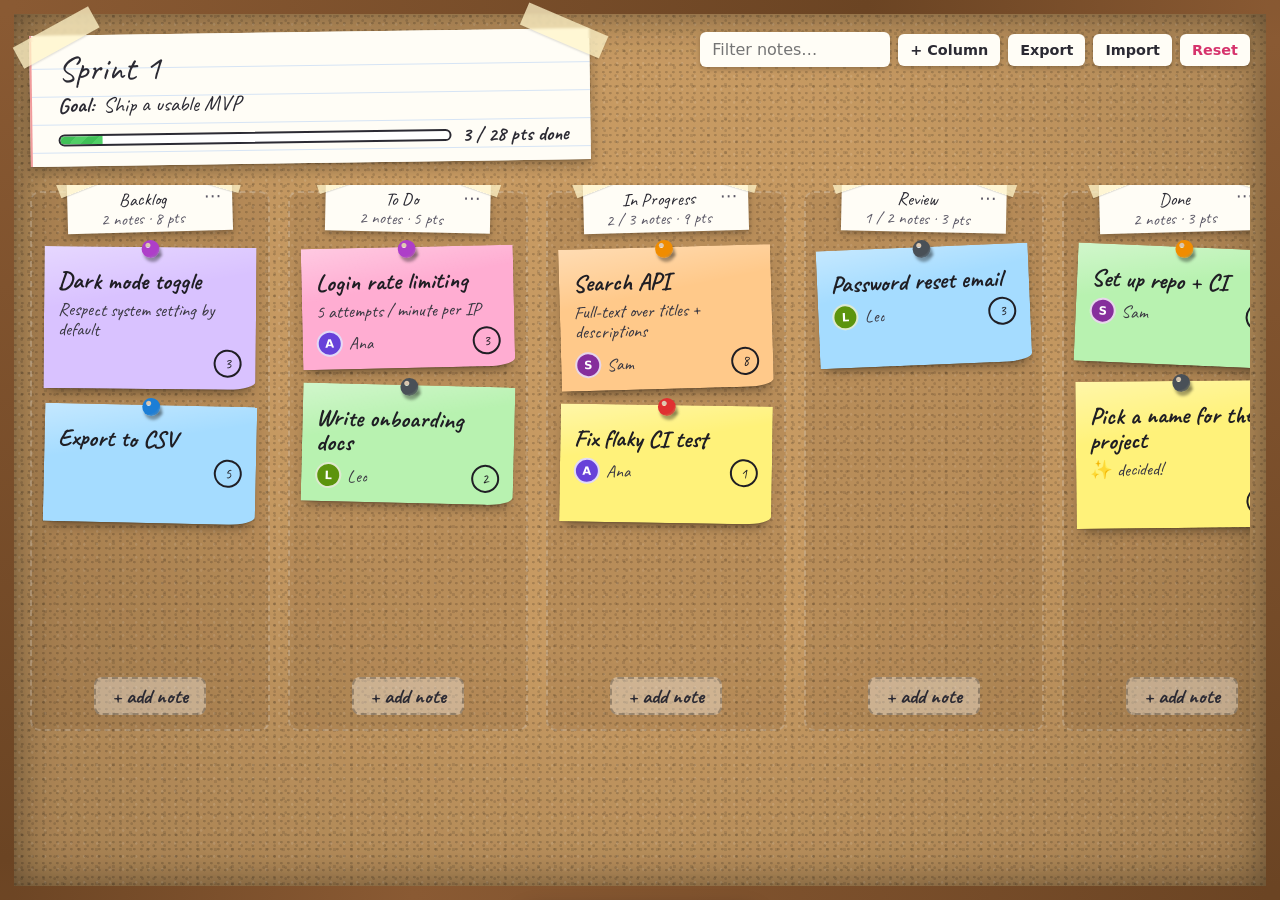
==== scrum-board/index.html @ 4eb1b657 "Add sticky-note scrum board with GitHub Pages deployment A corkboard-style kanban board (scrum-board" ====
<!DOCTYPE html>
<html lang="en">
<head>
<meta charset="UTF-8">
<meta name="viewport" content="width=device-width, initial-scale=1.0">
<title>Sprint Board</title>
<meta name="description" content="A sticky-note scrum / kanban board pinned to a corkboard. Runs entirely in your browser.">
<link rel="preconnect" href="https://fonts.googleapis.com">
<link rel="preconnect" href="https://fonts.gstatic.com" crossorigin>
<link href="https://fonts.googleapis.com/css2?family=Caveat:wght@500;700&family=Permanent+Marker&display=swap" rel="stylesheet">
<link rel="icon" href="data:image/svg+xml,%3Csvg xmlns='http://www.w3.org/2000/svg' viewBox='0 0 64 64'%3E%3Crect x='8' y='10' width='48' height='46' rx='3' fill='%23ffe066' transform='rotate(-6 32 32)'/%3E%3Ccircle cx='32' cy='12' r='7' fill='%23e03131'/%3E%3C/svg%3E">
<link rel="stylesheet" href="style.css">
</head>
<body>

<div class="frame">
  <header class="topbar">
    <div class="sprint-card">
      <div class="tape tape-left"></div>
      <div class="tape tape-right"></div>
      <h1 id="sprint-name" class="sprint-name" contenteditable="true" spellcheck="false"></h1>
      <p class="sprint-goal-row"><span class="goal-label">Goal:</span>
        <span id="sprint-goal" class="sprint-goal" contenteditable="true" spellcheck="false"></span></p>
      <div class="progress" aria-label="Sprint progress">
        <div class="progress-track"><div id="progress-fill" class="progress-fill"></div></div>
        <span id="progress-text" class="progress-text"></span>
      </div>
    </div>

    <div class="toolbar">
      <input id="search" type="search" placeholder="Filter notes…" autocomplete="off" aria-label="Filter notes">
      <button id="add-column" class="btn">+ Column</button>
      <button id="export" class="btn">Export</button>
      <label class="btn">Import<input id="import" type="file" accept="application/json" hidden></label>
      <button id="reset" class="btn btn-danger" title="Start over with an empty board">Reset</button>
    </div>
  </header>

  <main id="board" class="board" aria-label="Board"></main>

  <div id="trash" class="trash" aria-hidden="true">
    <span class="trash-icon">🗑</span><span>Drop here to remove</span>
  </div>
</div>

<!-- Note editor -->
<dialog id="note-dialog" class="paper-dialog">
  <form method="dialog" id="note-form">
    <h2 id="note-dialog-title">Edit note</h2>
    <label>Title
      <input id="f-title" required maxlength="120" autocomplete="off">
    </label>
    <label>Details
      <textarea id="f-body" rows="4" maxlength="1000"></textarea>
    </label>
    <div class="row">
      <label>Owner
        <input id="f-owner" maxlength="24" placeholder="e.g. Ana" autocomplete="off">
      </label>
      <label>Points
        <select id="f-points">
          <option value="">–</option>
          <option>1</option><option>2</option><option>3</option><option>5</option>
          <option>8</option><option>13</option><option>21</option>
        </select>
      </label>
      <label>Column
        <select id="f-column"></select>
      </label>
    </div>
    <fieldset class="swatches">
      <legend>Colour</legend>
      <div id="f-colors" class="swatch-row"></div>
    </fieldset>
    <div class="dialog-actions">
      <button type="button" id="note-delete" class="btn btn-danger">Delete</button>
      <span class="spacer"></span>
      <button type="button" class="btn" data-close>Cancel</button>
      <button type="submit" class="btn btn-primary">Save</button>
    </div>
  </form>
</dialog>

<!-- Column editor -->
<dialog id="col-dialog" class="paper-dialog">
  <form method="dialog" id="col-form">
    <h2>Column</h2>
    <label>Name
      <input id="c-title" required maxlength="40" autocomplete="off">
    </label>
    <label>WIP limit <small>(0 = none)</small>
      <input id="c-wip" type="number" min="0" max="99" value="0">
    </label>
    <div class="dialog-actions">
      <button type="button" id="col-delete" class="btn btn-danger">Delete column</button>
      <span class="spacer"></span>
      <button type="button" class="btn" data-close>Cancel</button>
      <button type="submit" class="btn btn-primary">Save</button>
    </div>
  </form>
</dialog>

<div id="toast" class="toast" role="status" hidden>
  <span id="toast-text"></span>
  <button id="toast-undo" class="btn btn-small">Undo</button>
</div>

<script src="app.js"></script>
</body>
</html>
---- scrum-board/style.css ----
:root {
  --cork: #c79a62;
  --cork-dark: #a87a45;
  --wood: #6b4423;
  --wood-light: #8a5a33;
  --paper: #fffdf6;
  --ink: #2b2a33;
  --ink-soft: #5b5866;
  --lane: rgba(60, 35, 10, 0.10);
  --lane-border: rgba(255, 255, 255, 0.22);
  --tape: rgba(255, 244, 200, 0.75);
  --accent: #2f6fdf;
  --danger: #d6336c;
  --hand: "Caveat", "Segoe Print", "Bradley Hand", cursive;
  --marker: "Permanent Marker", "Caveat", cursive;
  --ui: system-ui, -apple-system, "Segoe UI", Roboto, sans-serif;

  --c-yellow: #fff27a;
  --c-pink: #ffadd2;
  --c-blue: #a5dcff;
  --c-green: #b8f2b0;
  --c-orange: #ffc98a;
  --c-purple: #d9c2ff;
}

@media (prefers-color-scheme: dark) {
  :root {
    --cork: #7d5b36;
    --cork-dark: #5f4426;
    --wood: #2e1d0f;
    --wood-light: #3f2916;
    --paper: #f3eedf;
    --lane: rgba(0, 0, 0, 0.18);
    --lane-border: rgba(255, 255, 255, 0.10);
  }
}

* { box-sizing: border-box; }

html, body { margin: 0; min-height: 100%; }

body {
  font-family: var(--ui);
  color: var(--ink);
  background: var(--wood);
  overflow-x: hidden;
  -webkit-tap-highlight-color: transparent;
}

/* ---------- corkboard + wooden frame ---------- */

.frame {
  min-height: 100vh;
  margin: 0;
  border: 14px solid var(--wood-light);
  border-image: linear-gradient(135deg, var(--wood-light), var(--wood) 40%, var(--wood-light) 60%, var(--wood)) 1;
  box-shadow: inset 0 0 40px rgba(0, 0, 0, 0.45);
  background-color: var(--cork);
  background-image:
    radial-gradient(circle at 20% 30%, rgba(0,0,0,.16) 0 1px, transparent 1.6px),
    radial-gradient(circle at 70% 60%, rgba(0,0,0,.12) 0 1px, transparent 1.8px),
    radial-gradient(circle at 40% 80%, rgba(255,255,255,.10) 0 1px, transparent 1.6px),
    radial-gradient(circle at 85% 15%, rgba(0,0,0,.10) 0 1.4px, transparent 2px),
    radial-gradient(ellipse at 50% 40%, transparent 40%, rgba(0,0,0,.18));
  background-size: 7px 7px, 11px 11px, 13px 13px, 17px 17px, 100% 100%;
  background-attachment: local;
  padding: 18px 16px 90px;
  position: relative;
}

/* ---------- top bar ---------- */

.topbar {
  display: flex;
  flex-wrap: wrap;
  align-items: flex-start;
  justify-content: space-between;
  gap: 16px 24px;
  margin-bottom: 22px;
}

.sprint-card {
  position: relative;
  background:
    repeating-linear-gradient(var(--paper) 0 27px, #d6e4f5 27px 28px),
    var(--paper);
  background-position: 0 6px;
  padding: 14px 22px 14px 26px;
  min-width: min(100%, 320px);
  max-width: 560px;
  flex: 1 1 320px;
  box-shadow: 0 6px 14px rgba(0,0,0,.28), 0 1px 2px rgba(0,0,0,.2);
  transform: rotate(-0.8deg);
  border-left: 2px solid #f19b9b;
}

.tape {
  position: absolute;
  top: -10px;
  width: 86px;
  height: 24px;
  background: var(--tape);
  box-shadow: 0 1px 2px rgba(0,0,0,.15);
  backdrop-filter: blur(1px);
}
.tape-left  { left: -18px;  transform: rotate(-28deg); }
.tape-right { right: -18px; transform: rotate(24deg); }

.sprint-name {
  font-family: var(--marker);
  font-weight: 400;
  font-size: clamp(1.6rem, 4vw, 2.2rem);
  margin: 0 0 2px;
  line-height: 1.15;
  outline: none;
}

.sprint-goal-row {
  margin: 0 0 8px;
  font-family: var(--hand);
  font-size: 1.35rem;
  line-height: 28px;
}
.goal-label { font-weight: 700; margin-right: 4px; }
.sprint-goal { outline: none; min-width: 2ch; display: inline-block; }
.sprint-goal:empty::before { content: "click to set a sprint goal"; color: #9a97a3; }

[contenteditable]:focus { background: rgba(255, 240, 120, .35); border-radius: 3px; }

.progress { display: flex; align-items: center; gap: 10px; }
.progress-track {
  flex: 1;
  height: 12px;
  border: 2px solid var(--ink);
  border-radius: 8px;
  overflow: hidden;
  background: #fff;
}
.progress-fill {
  height: 100%;
  width: 0;
  background: repeating-linear-gradient(-45deg, #51cf66 0 8px, #40c057 8px 16px);
  transition: width .4s ease;
}
.progress-text { font-family: var(--hand); font-size: 1.25rem; font-weight: 700; white-space: nowrap; }

.toolbar {
  display: flex;
  flex-wrap: wrap;
  gap: 8px;
  align-items: center;
}

#search {
  font: inherit;
  padding: 8px 12px;
  border-radius: 6px;
  border: 0;
  min-width: 0;
  width: 190px;
  max-width: 100%;
  background: var(--paper);
  box-shadow: 0 2px 5px rgba(0,0,0,.25);
}

.btn {
  font: 600 0.9rem var(--ui);
  border: 0;
  border-radius: 6px;
  padding: 8px 12px;
  background: var(--paper);
  color: var(--ink);
  cursor: pointer;
  box-shadow: 0 2px 5px rgba(0,0,0,.25);
  transition: transform .1s ease, box-shadow .1s ease;
}
.btn:hover { transform: translateY(-1px); box-shadow: 0 4px 8px rgba(0,0,0,.25); }
.btn:active { transform: translateY(1px); }
.btn:focus-visible { outline: 3px solid var(--accent); outline-offset: 2px; }
.btn-primary { background: var(--accent); color: #fff; }
.btn-danger { color: var(--danger); }
.btn-small { padding: 4px 10px; font-size: .8rem; }

/* ---------- board + lanes ---------- */

.board {
  display: flex;
  gap: 18px;
  align-items: stretch;
  overflow-x: auto;
  padding: 6px 2px 20px;
  scroll-snap-type: x proximity;
  scrollbar-color: rgba(0,0,0,.35) transparent;
}

.column {
  flex: 1 0 240px;
  max-width: 340px;
  min-height: 60vh;
  background: var(--lane);
  border: 2px dashed var(--lane-border);
  border-radius: 10px;
  padding: 48px 12px 14px;
  display: flex;
  flex-direction: column;
  position: relative;
  scroll-snap-align: start;
}

.col-label {
  position: absolute;
  top: -12px;
  left: 50%;
  transform: translateX(-50%) rotate(var(--label-tilt, -1.5deg));
  background: var(--paper);
  padding: 6px 30px 4px 16px;
  min-width: 70%;
  max-width: 92%;
  text-align: center;
  box-shadow: 0 3px 6px rgba(0,0,0,.28);
  font-family: var(--marker);
  font-size: 1.15rem;
  white-space: nowrap;
}
.col-label::before, .col-label::after {
  content: "";
  position: absolute;
  top: -9px;
  width: 38px;
  height: 18px;
  background: var(--tape);
  box-shadow: 0 1px 1px rgba(0,0,0,.12);
}
.col-label::before { left: -10px; transform: rotate(-20deg); }
.col-label::after  { right: -10px; transform: rotate(18deg); }

.col-title { display: block; overflow: hidden; text-overflow: ellipsis; }

.col-meta {
  display: block;
  font-family: var(--hand);
  font-size: 1.05rem;
  color: var(--ink-soft);
  line-height: 1;
}
.column.over-wip .col-meta { color: var(--danger); font-weight: 700; }
.column.over-wip { border-color: rgba(214, 51, 108, .7); background: rgba(214, 51, 108, .10); }

.col-menu {
  position: absolute;
  top: 4px;
  right: 4px;
  border: 0;
  background: transparent;
  font-size: 1.1rem;
  line-height: 1;
  padding: 4px 6px;
  cursor: pointer;
  color: var(--ink-soft);
  border-radius: 4px;
}
.col-menu:hover, .col-menu:focus-visible { background: rgba(0,0,0,.08); color: var(--ink); }

.col-notes {
  flex: 1;
  display: flex;
  flex-direction: column;
  gap: 16px;
  padding-top: 6px;
  min-height: 80px;
}

.add-note {
  margin-top: 14px;
  align-self: center;
  font-family: var(--hand);
  font-size: 1.3rem;
  font-weight: 700;
  background: rgba(255,255,255,.35);
  border: 2px dashed rgba(0,0,0,.25);
  border-radius: 8px;
  padding: 4px 16px;
  cursor: pointer;
  color: var(--ink);
}
.add-note:hover, .add-note:focus-visible { background: rgba(255,255,255,.6); }

.empty-hint {
  font-family: var(--hand);
  font-size: 1.2rem;
  color: rgba(0,0,0,.4);
  text-align: center;
  margin: 18px 0 0;
  pointer-events: none;
}

/* ---------- sticky notes ---------- */

.note {
  --note: var(--c-yellow);
  position: relative;
  min-height: 118px;
  padding: 22px 14px 12px;
  background:
    linear-gradient(170deg, rgba(255,255,255,.35), transparent 35%),
    var(--note);
  transform: rotate(var(--tilt, 0deg));
  box-shadow:
    0 1px 1px rgba(0,0,0,.12),
    0 8px 12px -6px rgba(0,0,0,.45);
  border-bottom-right-radius: 28px 8px;
  cursor: grab;
  user-select: none;
  -webkit-user-select: none;
  -webkit-touch-callout: none;
  transition: transform .15s ease, box-shadow .15s ease;
  outline: none;
}
.note:hover { transform: rotate(var(--tilt, 0deg)) translateY(-2px) scale(1.015); box-shadow: 0 2px 2px rgba(0,0,0,.12), 0 14px 18px -8px rgba(0,0,0,.5); }
.note:focus-visible { box-shadow: 0 0 0 3px var(--accent), 0 8px 12px -6px rgba(0,0,0,.45); }

/* push pin */
.note::before {
  content: "";
  position: absolute;
  top: -7px;
  left: 50%;
  width: 18px;
  height: 18px;
  margin-left: -9px;
  border-radius: 50%;
  background: radial-gradient(circle at 35% 30%, #fff8 0 2px, var(--pin, #e03131) 3px 60%, #0004 100%);
  box-shadow: 2px 4px 3px rgba(0,0,0,.35);
  z-index: 2;
}
/* little pin shadow on paper */
.note::after {
  content: "";
  position: absolute;
  top: 6px;
  left: calc(50% + 2px);
  width: 10px;
  height: 4px;
  border-radius: 50%;
  background: rgba(0,0,0,.18);
  filter: blur(1px);
}

.note[data-color="yellow"] { --note: var(--c-yellow); }
.note[data-color="pink"]   { --note: var(--c-pink); }
.note[data-color="blue"]   { --note: var(--c-blue); }
.note[data-color="green"]  { --note: var(--c-green); }
.note[data-color="orange"] { --note: var(--c-orange); }
.note[data-color="purple"] { --note: var(--c-purple); }

.note-title {
  font-family: var(--hand);
  font-weight: 700;
  font-size: 1.5rem;
  line-height: 1.05;
  margin: 0 0 6px;
  overflow-wrap: anywhere;
  color: #1f1e24;
}
.note-body {
  font-family: var(--hand);
  font-size: 1.15rem;
  line-height: 1.1;
  margin: 0 0 8px;
  color: #3b3943;
  overflow-wrap: anywhere;
  white-space: pre-wrap;
  display: -webkit-box;
  -webkit-line-clamp: 4;
  -webkit-box-orient: vertical;
  overflow: hidden;
}
.note-foot {
  display: flex;
  justify-content: space-between;
  align-items: center;
  gap: 8px;
  margin-top: auto;
}
.owner {
  display: inline-flex;
  align-items: center;
  gap: 6px;
  font-family: var(--hand);
  font-size: 1.1rem;
  color: #3b3943;
  min-width: 0;
}
.avatar {
  flex: 0 0 auto;
  width: 26px;
  height: 26px;
  border-radius: 50%;
  display: grid;
  place-items: center;
  font: 700 .72rem var(--ui);
  color: #fff;
  border: 2px solid rgba(255,255,255,.8);
}
.owner-name { white-space: nowrap; overflow: hidden; text-overflow: ellipsis; }
.points {
  font-family: var(--marker);
  font-size: .95rem;
  min-width: 28px;
  height: 28px;
  padding: 0 6px;
  border: 2px solid #1f1e24;
  border-radius: 50%;
  display: grid;
  place-items: center;
  transform: rotate(-8deg);
  color: #1f1e24;
}

.note.is-hidden { display: none; }

/* drag states */
.note.placeholder {
  visibility: visible;
  background: rgba(255,255,255,.18);
  box-shadow: none;
  border: 2px dashed rgba(0,0,0,.35);
  transform: none;
}
.note.placeholder > *, .note.placeholder::before, .note.placeholder::after { visibility: hidden; }

.note.ghost {
  position: fixed;
  z-index: 1000;
  pointer-events: none;
  margin: 0;
  transform: rotate(4deg) scale(1.06);
  box-shadow: 0 2px 2px rgba(0,0,0,.12), 0 26px 30px -10px rgba(0,0,0,.55);
  transition: none;
  cursor: grabbing;
}
.note.ghost::before { top: -14px; opacity: .0; }  /* pin pulled out */
.note.ghost::after { display: none; }

body.dragging, body.dragging * { cursor: grabbing !important; }

/* lift-in animation for freshly created notes */
@keyframes stick {
  0%   { transform: rotate(calc(var(--tilt) - 8deg)) scale(1.2) translateY(-14px); opacity: 0; }
  70%  { transform: rotate(var(--tilt)) scale(.98); opacity: 1; }
  100% { transform: rotate(var(--tilt)) scale(1); }
}
.note.fresh { animation: stick .35s ease-out; }

/* ---------- trash ---------- */

.trash {
  position: fixed;
  left: 50%;
  bottom: 22px;
  transform: translate(-50%, 140%);
  background: var(--paper);
  border: 3px dashed var(--danger);
  color: var(--danger);
  border-radius: 14px;
  padding: 12px 22px;
  font-family: var(--hand);
  font-size: 1.4rem;
  font-weight: 700;
  display: flex;
  align-items: center;
  gap: 10px;
  box-shadow: 0 8px 20px rgba(0,0,0,.35);
  transition: transform .2s ease, background .15s ease;
  z-index: 900;
}
body.dragging .trash { transform: translate(-50%, 0); }
.trash.hot { background: #ffe3ec; transform: translate(-50%, 0) scale(1.08) !important; }
.trash-icon { font-size: 1.6rem; }

/* ---------- dialogs ---------- */

.paper-dialog {
  border: 0;
  padding: 0;
  width: min(460px, calc(100vw - 32px));
  background: var(--paper);
  color: var(--ink);
  box-shadow: 0 20px 50px rgba(0,0,0,.45);
  border-radius: 4px;
}
.paper-dialog::backdrop { background: rgba(30, 18, 6, .55); }
.paper-dialog form { padding: 22px 22px 18px; display: grid; gap: 12px; }
.paper-dialog h2 { font-family: var(--marker); font-weight: 400; margin: 0 0 4px; font-size: 1.5rem; }
.paper-dialog label { display: grid; gap: 4px; font: 600 .85rem var(--ui); color: var(--ink-soft); }
.paper-dialog small { font-weight: 400; }
.paper-dialog input, .paper-dialog textarea, .paper-dialog select {
  font: 1rem var(--ui);
  color: var(--ink);
  padding: 8px 10px;
  border: 1.5px solid #cfc8b6;
  border-radius: 6px;
  background: #fff;
  width: 100%;
  min-width: 0;
}
.paper-dialog textarea { resize: vertical; font-family: var(--hand); font-size: 1.25rem; line-height: 1.15; }
.paper-dialog input:focus, .paper-dialog textarea:focus, .paper-dialog select:focus { outline: 2px solid var(--accent); border-color: transparent; }
.row { display: grid; grid-template-columns: 1.4fr .8fr 1.2fr; gap: 10px; }
@media (max-width: 420px) { .row { grid-template-columns: 1fr 1fr; } .row label:first-child { grid-column: 1 / -1; } }

.swatches { border: 0; padding: 0; margin: 0; }
.swatches legend { font: 600 .85rem var(--ui); color: var(--ink-soft); padding: 0; margin-bottom: 6px; }
.swatch-row { display: flex; gap: 10px; flex-wrap: wrap; }
.swatch {
  width: 36px; height: 36px;
  border: 0;
  cursor: pointer;
  box-shadow: 0 2px 4px rgba(0,0,0,.25);
  transform: rotate(-4deg);
  border-bottom-right-radius: 10px 4px;
}
.swatch:nth-child(even) { transform: rotate(4deg); }
.swatch[aria-pressed="true"] { outline: 3px solid var(--ink); outline-offset: 2px; }

.dialog-actions { display: flex; gap: 8px; align-items: center; margin-top: 6px; flex-wrap: wrap; }
.spacer { flex: 1; }

/* ---------- toast ---------- */

.toast {
  position: fixed;
  left: 50%;
  bottom: 22px;
  transform: translateX(-50%);
  background: #26232b;
  color: #fff;
  padding: 10px 12px 10px 18px;
  border-radius: 10px;
  display: flex;
  align-items: center;
  gap: 14px;
  box-shadow: 0 8px 20px rgba(0,0,0,.4);
  z-index: 950;
  max-width: calc(100vw - 32px);
}
.toast[hidden] { display: none; }

/* ---------- small screens ---------- */

@media (max-width: 600px) {
  .frame { border-width: 8px; padding: 14px 12px 90px; }
  .toolbar { width: 100%; }
  #search { flex: 1 1 100%; width: auto; }
  .column { flex: 0 0 82vw; max-width: none; }
  .sprint-card { transform: none; }
}

@media (prefers-reduced-motion: reduce) {
  *, *::before, *::after { animation: none !important; transition: none !important; }
}
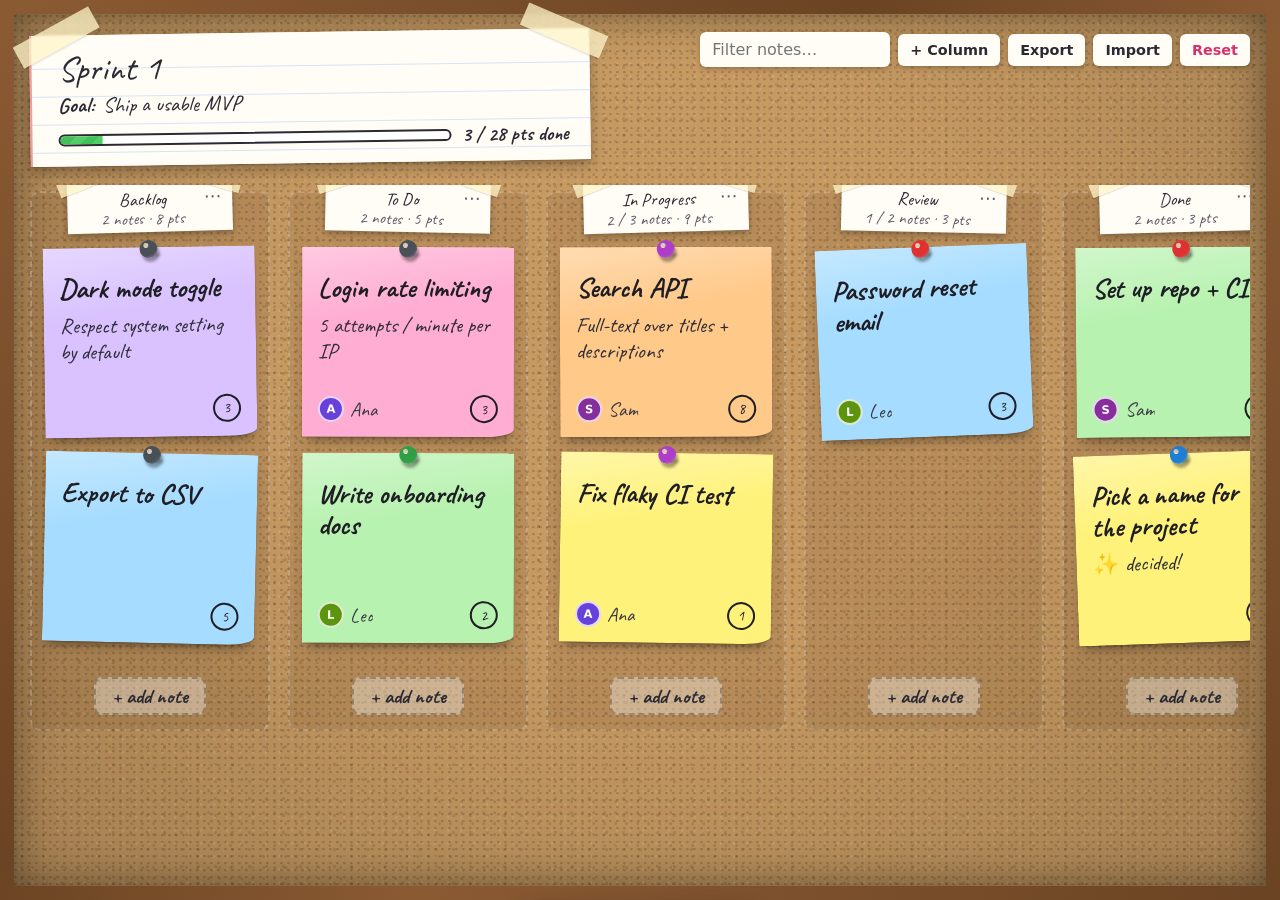
==== commit 63f77ccf: "Scrum board: bigger, resizable note editor The note editor opens at 680x680 (was 460px wide with a 4" ====
--- a/scrum-board/index.html
+++ b/scrum-board/index.html
@@ -44,14 +44,21 @@
 </div>
 
 <!-- Note editor -->
-<dialog id="note-dialog" class="paper-dialog">
+<dialog id="note-dialog" class="paper-dialog note-dialog">
   <form method="dialog" id="note-form">
-    <h2 id="note-dialog-title">Edit note</h2>
+    <div class="dialog-head">
+      <h2 id="note-dialog-title">Edit note</h2>
+      <div class="size-controls" role="group" aria-label="Editor size">
+        <button type="button" class="btn btn-small" data-size="-1" title="Make smaller" aria-label="Make editor smaller">−</button>
+        <button type="button" class="btn btn-small" data-size="1" title="Make bigger" aria-label="Make editor bigger">+</button>
+        <button type="button" class="btn btn-small" id="note-max" title="Full screen" aria-label="Full screen" aria-pressed="false">⛶</button>
+      </div>
+    </div>
     <label>Title
       <input id="f-title" required maxlength="120" autocomplete="off">
     </label>
-    <label>Details
-      <textarea id="f-body" rows="4" maxlength="1000"></textarea>
+    <label class="grow">Details
+      <textarea id="f-body" rows="3" maxlength="5000"></textarea>
     </label>
     <div class="row">
       <label>Owner
--- a/scrum-board/style.css
+++ b/scrum-board/style.css
@@ -299,8 +299,10 @@
 .note {
   --note: var(--c-yellow);
   position: relative;
-  min-height: 118px;
-  padding: 22px 14px 12px;
+  min-height: 190px;
+  padding: 26px 16px 14px;
+  display: flex;
+  flex-direction: column;
   background:
     linear-gradient(170deg, rgba(255,255,255,.35), transparent 35%),
     var(--note);
@@ -356,22 +358,22 @@
 .note-title {
   font-family: var(--hand);
   font-weight: 700;
-  font-size: 1.5rem;
-  line-height: 1.05;
-  margin: 0 0 6px;
+  font-size: 1.75rem;
+  line-height: 1.1;
+  margin: 0 0 8px;
   overflow-wrap: anywhere;
   color: #1f1e24;
 }
 .note-body {
   font-family: var(--hand);
-  font-size: 1.15rem;
-  line-height: 1.1;
-  margin: 0 0 8px;
-  color: #3b3943;
+  font-size: 1.35rem;
+  line-height: 1.2;
+  margin: 0 0 10px;
+  color: #2f2d36;
   overflow-wrap: anywhere;
   white-space: pre-wrap;
   display: -webkit-box;
-  -webkit-line-clamp: 4;
+  -webkit-line-clamp: 10;
   -webkit-box-orient: vertical;
   overflow: hidden;
 }
@@ -387,7 +389,7 @@
   align-items: center;
   gap: 6px;
   font-family: var(--hand);
-  font-size: 1.1rem;
+  font-size: 1.25rem;
   color: #3b3943;
   min-width: 0;
 }
@@ -506,6 +508,34 @@
 }
 .paper-dialog textarea { resize: vertical; font-family: var(--hand); font-size: 1.25rem; line-height: 1.15; }
 .paper-dialog input:focus, .paper-dialog textarea:focus, .paper-dialog select:focus { outline: 2px solid var(--accent); border-color: transparent; }
+/* note editor: bigger by default, resizable from the bottom-right corner,
+   −/+ step the size, ⛶ toggles full screen */
+.note-dialog {
+  --ed-w: 680px;
+  --ed-h: 680px;
+  width: min(var(--ed-w), calc(100vw - 16px));
+  height: min(var(--ed-h), calc(100dvh - 16px));
+  max-width: calc(100vw - 16px);
+  max-height: calc(100dvh - 16px);
+  min-width: min(320px, calc(100vw - 16px));
+  min-height: min(540px, calc(100dvh - 16px));
+  resize: both;
+  overflow: auto;
+}
+.note-dialog.maximized {
+  width: calc(100vw - 16px) !important;
+  height: calc(100dvh - 16px) !important;
+  resize: none;
+}
+.note-dialog form { min-height: 100%; display: flex; flex-direction: column; }
+.note-dialog label.grow { flex: 1; display: flex; flex-direction: column; min-height: 110px; }
+.note-dialog label.grow textarea { flex: 1; resize: none; font-size: 1.4rem; line-height: 1.25; }
+.note-dialog #f-title { font-size: 1.1rem; }
+.dialog-head { display: flex; align-items: center; gap: 10px; flex-wrap: wrap; }
+.dialog-head h2 { flex: 1; }
+.size-controls { display: flex; gap: 6px; }
+.size-controls .btn { min-width: 36px; }
+
 .row { display: grid; grid-template-columns: 1.4fr .8fr 1.2fr; gap: 10px; }
 @media (max-width: 420px) { .row { grid-template-columns: 1fr 1fr; } .row label:first-child { grid-column: 1 / -1; } }
 
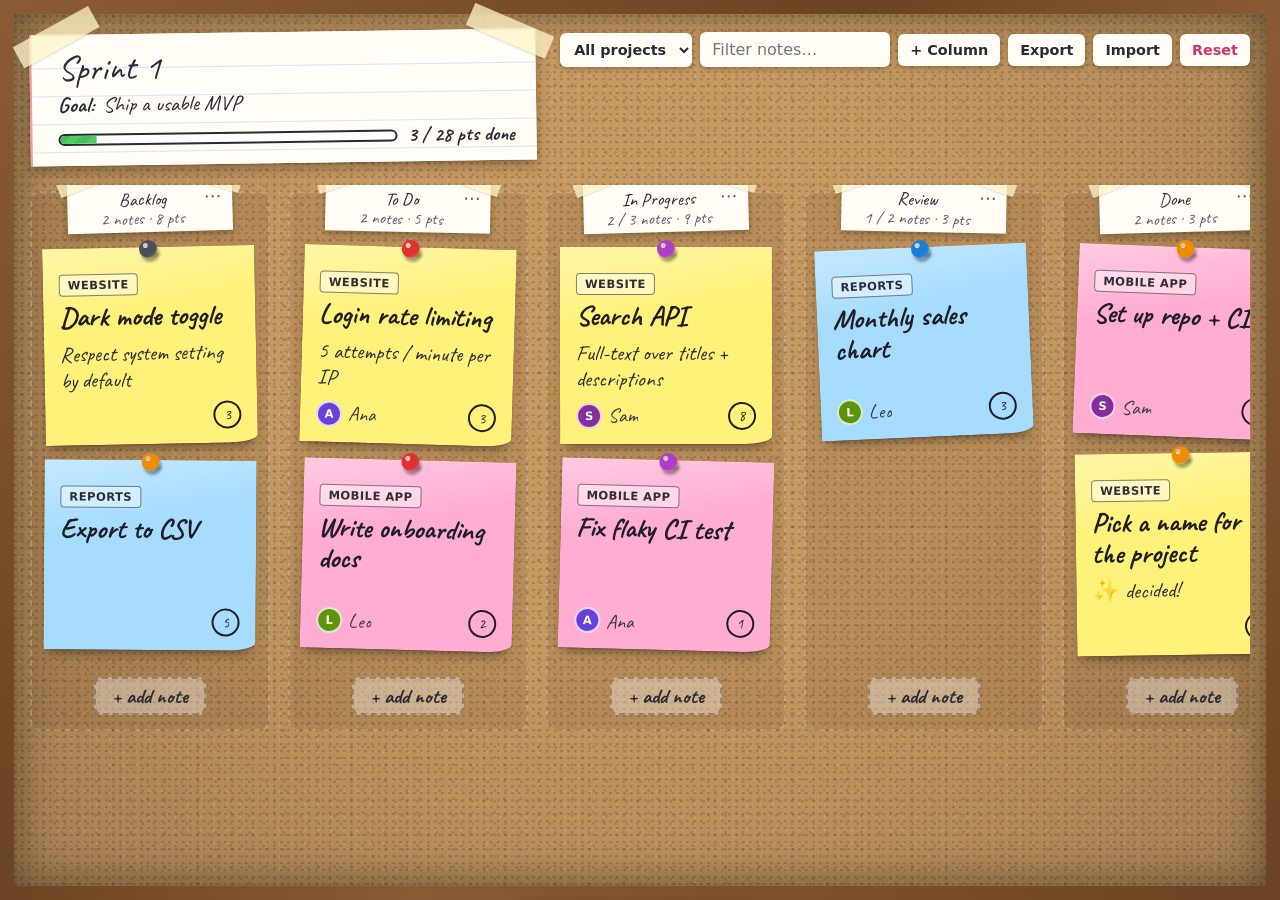
==== commit 2f947341: "Scrum board: project field and project filter Each note can belong to a project, shown as a label on" ====
--- a/scrum-board/index.html
+++ b/scrum-board/index.html
@@ -28,6 +28,7 @@
     </div>
 
     <div class="toolbar">
+      <select id="project-filter" aria-label="Show project"></select>
       <input id="search" type="search" placeholder="Filter notes…" autocomplete="off" aria-label="Filter notes">
       <button id="add-column" class="btn">+ Column</button>
       <button id="export" class="btn">Export</button>
@@ -54,9 +55,15 @@
         <button type="button" class="btn btn-small" id="note-max" title="Full screen" aria-label="Full screen" aria-pressed="false">⛶</button>
       </div>
     </div>
-    <label>Title
-      <input id="f-title" required maxlength="120" autocomplete="off">
-    </label>
+    <div class="row row-2">
+      <label>Title
+        <input id="f-title" required maxlength="120" autocomplete="off">
+      </label>
+      <label>Project
+        <input id="f-project" maxlength="40" list="project-list" placeholder="e.g. Website" autocomplete="off">
+        <datalist id="project-list"></datalist>
+      </label>
+    </div>
     <label class="grow">Details
       <textarea id="f-body" rows="3" maxlength="5000"></textarea>
     </label>
--- a/scrum-board/style.css
+++ b/scrum-board/style.css
@@ -355,6 +355,39 @@
 .note[data-color="orange"] { --note: var(--c-orange); }
 .note[data-color="purple"] { --note: var(--c-purple); }
 
+/* project tag: a little stamped label above the title */
+.note-project {
+  align-self: flex-start;
+  max-width: 100%;
+  margin: 0 0 6px;
+  padding: 2px 8px;
+  border: 1.5px solid rgba(31, 30, 36, .55);
+  border-radius: 4px;
+  background: rgba(255, 255, 255, .45);
+  font: 700 .72rem/1.4 var(--ui);
+  letter-spacing: .04em;
+  text-transform: uppercase;
+  color: #2f2d36;
+  white-space: nowrap;
+  overflow: hidden;
+  text-overflow: ellipsis;
+  cursor: pointer;
+}
+.note-project:hover, .note-project:focus-visible { background: rgba(255, 255, 255, .8); outline: none; }
+
+#project-filter {
+  font: 600 .9rem var(--ui);
+  padding: 8px 10px;
+  border: 0;
+  border-radius: 6px;
+  background: var(--paper);
+  color: var(--ink);
+  box-shadow: 0 2px 5px rgba(0,0,0,.25);
+  max-width: 220px;
+  cursor: pointer;
+}
+#project-filter.active { outline: 3px solid var(--accent); }
+
 .note-title {
   font-family: var(--hand);
   font-weight: 700;
@@ -536,6 +569,9 @@
 .size-controls { display: flex; gap: 6px; }
 .size-controls .btn { min-width: 36px; }
 
+.row.row-2 { grid-template-columns: 1.6fr 1fr; }
+@media (max-width: 420px) { .row.row-2 { grid-template-columns: 1fr; } }
+
 .row { display: grid; grid-template-columns: 1.4fr .8fr 1.2fr; gap: 10px; }
 @media (max-width: 420px) { .row { grid-template-columns: 1fr 1fr; } .row label:first-child { grid-column: 1 / -1; } }
 
@@ -582,6 +618,7 @@
   .frame { border-width: 8px; padding: 14px 12px 90px; }
   .toolbar { width: 100%; }
   #search { flex: 1 1 100%; width: auto; }
+  #project-filter { flex: 1 1 100%; max-width: none; }
   .column { flex: 0 0 82vw; max-width: none; }
   .sprint-card { transform: none; }
 }
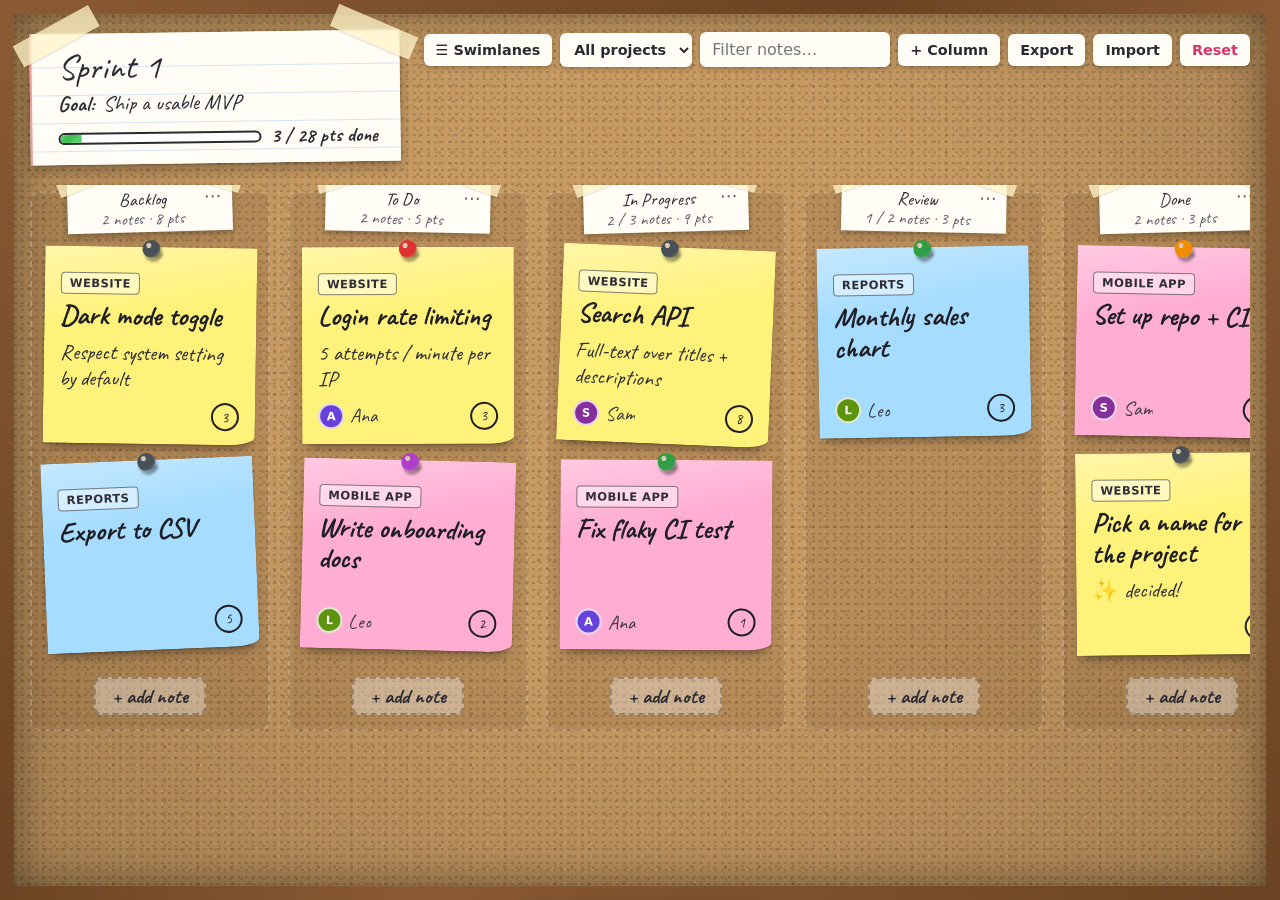
==== commit 4ce8027b: "Scrum board: swimlanes view (one row per project) A Swimlanes toggle in the toolbar lays the board o" ====
--- a/scrum-board/index.html
+++ b/scrum-board/index.html
@@ -28,6 +28,7 @@
     </div>
 
     <div class="toolbar">
+      <button id="lanes-toggle" class="btn" aria-pressed="false" title="One row per project">☰ Swimlanes</button>
       <select id="project-filter" aria-label="Show project"></select>
       <input id="search" type="search" placeholder="Filter notes…" autocomplete="off" aria-label="Filter notes">
       <button id="add-column" class="btn">+ Column</button>
--- a/scrum-board/style.css
+++ b/scrum-board/style.css
@@ -294,6 +294,111 @@
   pointer-events: none;
 }
 
+/* ---------- swimlanes ---------- */
+
+#lanes-toggle[aria-pressed="true"] { background: var(--accent); color: #fff; }
+
+.board.lanes { display: block; }
+.lane-grid {
+  --lane-head: 170px;
+  display: grid;
+  grid-template-columns: var(--lane-head) repeat(var(--cols), minmax(240px, 1fr));
+  min-width: calc(var(--lane-head) + var(--cols) * 240px);
+}
+.lane-corner, .lane-head { position: sticky; left: 0; z-index: 4; }
+.lane-colhead { padding: 18px 12px 14px; display: flex; justify-content: center; }
+.lane-colhead .col-label {
+  position: relative;
+  top: auto;
+  left: auto;
+  transform: rotate(var(--label-tilt, -1.5deg));
+  min-width: 80%;
+}
+.lane-colhead.over-wip .col-meta { color: var(--danger); font-weight: 700; }
+
+.lane-head {
+  border-top: 3px dashed rgba(0, 0, 0, .3);
+  padding: 16px 12px 16px 0;
+  background: linear-gradient(90deg, var(--cork) 85%, transparent);
+}
+.lane-card {
+  position: sticky;
+  top: 12px;
+  background: var(--paper);
+  padding: 10px 10px 10px 12px;
+  box-shadow: 0 4px 8px rgba(0, 0, 0, .28);
+  transform: rotate(-1.2deg);
+  display: grid;
+  gap: 6px;
+}
+.lane-card::before {
+  content: "";
+  position: absolute;
+  top: -9px;
+  left: 50%;
+  width: 46px;
+  height: 18px;
+  margin-left: -23px;
+  background: var(--tape);
+  box-shadow: 0 1px 1px rgba(0, 0, 0, .12);
+}
+.lane-name {
+  border: 0;
+  background: none;
+  padding: 0;
+  text-align: left;
+  font-family: var(--marker);
+  font-size: 1.05rem;
+  line-height: 1.2;
+  color: var(--ink);
+  cursor: pointer;
+  overflow-wrap: anywhere;
+}
+.lane-name:focus-visible, .lane-add:focus-visible { outline: 3px solid var(--accent); outline-offset: 2px; }
+.lane-meta { font-family: var(--hand); font-size: 1.1rem; line-height: 1; color: var(--ink-soft); }
+.lane-bar { height: 7px; border: 1.5px solid var(--ink); border-radius: 5px; overflow: hidden; background: #fff; }
+.lane-bar i { display: block; height: 100%; background: #40c057; }
+.lane-add {
+  justify-self: start;
+  font-family: var(--hand);
+  font-size: 1.15rem;
+  font-weight: 700;
+  border: 1.5px dashed rgba(0, 0, 0, .35);
+  border-radius: 6px;
+  background: transparent;
+  padding: 0 8px;
+  cursor: pointer;
+  color: var(--ink);
+}
+.lane-add:hover { background: rgba(0, 0, 0, .06); }
+.lane-head.collapsed .lane-bar, .lane-head.collapsed .lane-add { display: none; }
+
+.lane-cell {
+  border-top: 3px dashed rgba(0, 0, 0, .3);
+  border-left: 2px dashed var(--lane-border);
+  background: var(--lane);
+  padding: 22px 12px 18px;
+  min-height: 150px;
+  display: flex;
+  flex-direction: column;
+  gap: 16px;
+}
+.lane-cell.over-wip { background: rgba(214, 51, 108, .10); }
+.lane-cell.collapsed { min-height: 0; padding: 10px 12px; align-items: center; justify-content: center; }
+.lane-count {
+  font-family: var(--marker);
+  font-size: 1rem;
+  min-width: 30px;
+  height: 30px;
+  padding: 0 6px;
+  border-radius: 15px;
+  display: grid;
+  place-items: center;
+  background: var(--paper);
+  box-shadow: 0 2px 4px rgba(0, 0, 0, .25);
+}
+.lane-cell .note { min-height: 150px; }
+
 /* ---------- sticky notes ---------- */
 
 .note {
@@ -619,6 +724,9 @@
   .toolbar { width: 100%; }
   #search { flex: 1 1 100%; width: auto; }
   #project-filter { flex: 1 1 100%; max-width: none; }
+  .lane-grid { --lane-head: 112px; grid-template-columns: var(--lane-head) repeat(var(--cols), 78vw); min-width: 0; }
+  .lane-name { font-size: .9rem; }
+  .lane-meta { font-size: 1rem; }
   .column { flex: 0 0 82vw; max-width: none; }
   .sprint-card { transform: none; }
 }
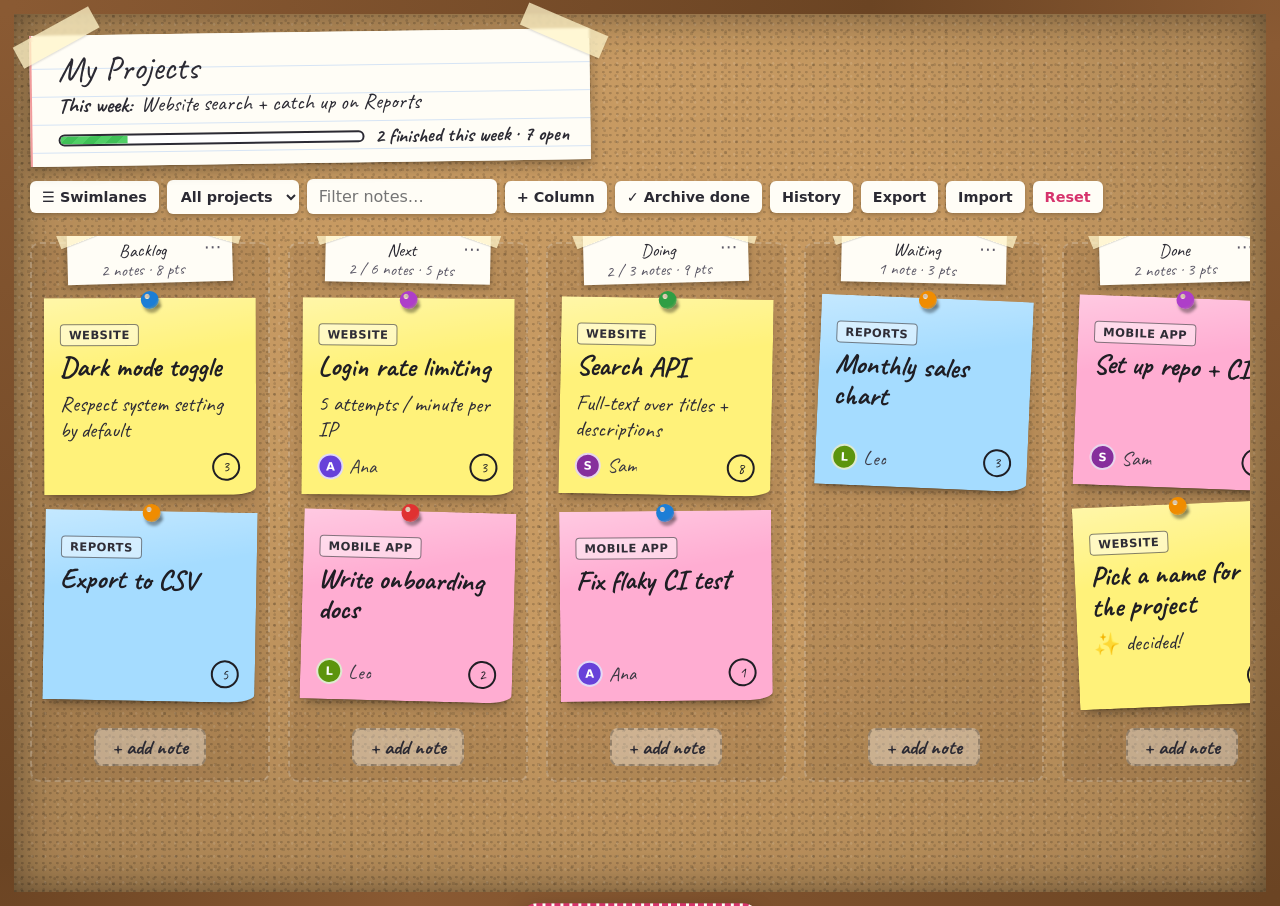
==== commit 67b5d423: "Project board: drop sprints for continuous flow with a weekly review - The Sprint name and Goal beco" ====
--- a/scrum-board/index.html
+++ b/scrum-board/index.html
@@ -3,8 +3,8 @@
 <head>
 <meta charset="UTF-8">
 <meta name="viewport" content="width=device-width, initial-scale=1.0">
-<title>Sprint Board</title>
-<meta name="description" content="A sticky-note scrum / kanban board pinned to a corkboard. Runs entirely in your browser.">
+<title>Project Board</title>
+<meta name="description" content="A sticky-note kanban board for several projects, pinned to a corkboard. Runs entirely in your browser.">
 <link rel="preconnect" href="https://fonts.googleapis.com">
 <link rel="preconnect" href="https://fonts.gstatic.com" crossorigin>
 <link href="https://fonts.googleapis.com/css2?family=Caveat:wght@500;700&family=Permanent+Marker&display=swap" rel="stylesheet">
@@ -18,10 +18,10 @@
     <div class="sprint-card">
       <div class="tape tape-left"></div>
       <div class="tape tape-right"></div>
-      <h1 id="sprint-name" class="sprint-name" contenteditable="true" spellcheck="false"></h1>
-      <p class="sprint-goal-row"><span class="goal-label">Goal:</span>
-        <span id="sprint-goal" class="sprint-goal" contenteditable="true" spellcheck="false"></span></p>
-      <div class="progress" aria-label="Sprint progress">
+      <h1 id="board-title" class="sprint-name" contenteditable="true" spellcheck="false"></h1>
+      <p class="sprint-goal-row"><span class="goal-label">This week:</span>
+        <span id="week-focus" class="sprint-goal" contenteditable="true" spellcheck="false"></span></p>
+      <div class="progress" aria-label="Progress this week">
         <div class="progress-track"><div id="progress-fill" class="progress-fill"></div></div>
         <span id="progress-text" class="progress-text"></span>
       </div>
@@ -32,6 +32,8 @@
       <select id="project-filter" aria-label="Show project"></select>
       <input id="search" type="search" placeholder="Filter notes…" autocomplete="off" aria-label="Filter notes">
       <button id="add-column" class="btn">+ Column</button>
+      <button id="archive-done" class="btn" title="Move everything in the Done column to the archive">✓ Archive done</button>
+      <button id="open-history" class="btn" title="Everything you've finished, week by week">History</button>
       <button id="export" class="btn">Export</button>
       <label class="btn">Import<input id="import" type="file" accept="application/json" hidden></label>
       <button id="reset" class="btn btn-danger" title="Start over with an empty board">Reset</button>
@@ -115,6 +117,18 @@
   </form>
 </dialog>
 
+<!-- History: archived (finished) notes, week by week -->
+<dialog id="history-dialog" class="paper-dialog history-dialog">
+  <form method="dialog">
+    <div class="dialog-head">
+      <h2>Finished work</h2>
+      <button type="button" class="btn btn-small" data-close>Close</button>
+    </div>
+    <p id="history-summary" class="history-summary"></p>
+    <div id="history-list" class="history-list"></div>
+  </form>
+</dialog>
+
 <div id="toast" class="toast" role="status" hidden>
   <span id="toast-text"></span>
   <button id="toast-undo" class="btn btn-small">Undo</button>
--- a/scrum-board/style.css
+++ b/scrum-board/style.css
@@ -123,7 +123,7 @@
 }
 .goal-label { font-weight: 700; margin-right: 4px; }
 .sprint-goal { outline: none; min-width: 2ch; display: inline-block; }
-.sprint-goal:empty::before { content: "click to set a sprint goal"; color: #9a97a3; }
+.sprint-goal:empty::before { content: "click to note what you're focusing on"; color: #9a97a3; }
 
 [contenteditable]:focus { background: rgba(255, 240, 120, .35); border-radius: 3px; }
 
@@ -697,6 +697,40 @@
 .dialog-actions { display: flex; gap: 8px; align-items: center; margin-top: 6px; flex-wrap: wrap; }
 .spacer { flex: 1; }
 
+/* ---------- history ---------- */
+
+.history-dialog { width: min(640px, calc(100vw - 32px)); max-height: calc(100dvh - 32px); }
+.history-summary { margin: 0; font-family: var(--hand); font-size: 1.25rem; color: var(--ink-soft); }
+.history-list { display: grid; gap: 18px; }
+.history-week h3 {
+  margin: 0 0 6px;
+  font-family: var(--marker);
+  font-weight: 400;
+  font-size: 1.05rem;
+  border-bottom: 2px solid #e3dccb;
+  padding-bottom: 4px;
+  display: flex;
+  justify-content: space-between;
+  gap: 8px;
+}
+.history-week h3 small { font-family: var(--hand); font-size: 1.1rem; color: var(--ink-soft); }
+.history-item {
+  display: flex;
+  align-items: center;
+  gap: 10px;
+  padding: 6px 0;
+  border-bottom: 1px dashed #e3dccb;
+}
+.history-item .dot { flex: 0 0 auto; width: 14px; height: 14px; border-radius: 3px; box-shadow: 0 1px 2px rgba(0,0,0,.25); }
+.history-item .h-title { flex: 1; min-width: 0; font-family: var(--hand); font-size: 1.3rem; line-height: 1.1; overflow-wrap: anywhere; }
+.history-item .note-project { cursor: default; margin: 0; }
+.history-item .h-actions { display: flex; gap: 6px; flex: 0 0 auto; }
+.history-empty { font-family: var(--hand); font-size: 1.3rem; color: var(--ink-soft); margin: 8px 0; }
+@media (max-width: 480px) {
+  .history-item { flex-wrap: wrap; }
+  .history-item .h-actions { width: 100%; justify-content: flex-end; }
+}
+
 /* ---------- toast ---------- */
 
 .toast {
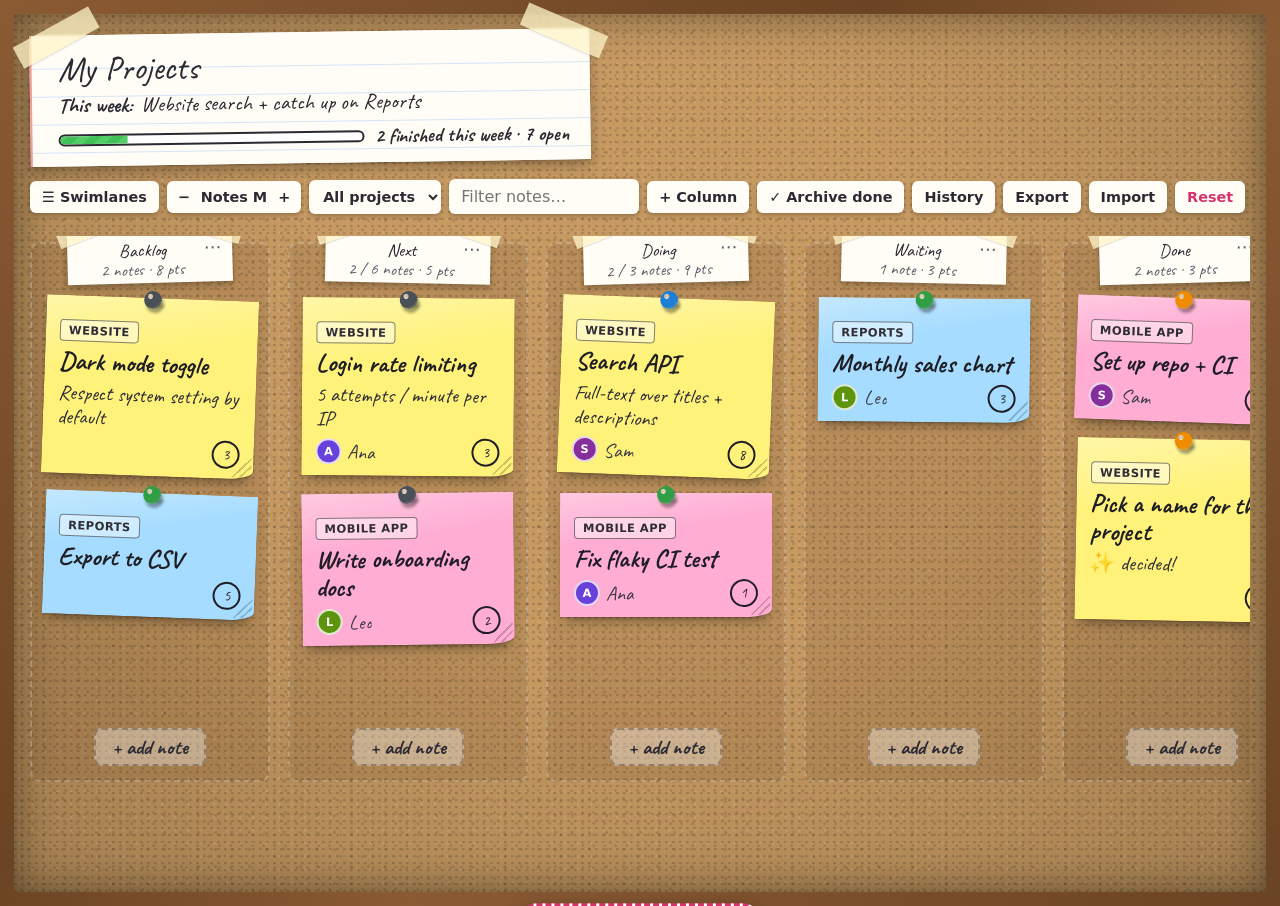
==== commit 5393e85e: "Project board: shorter notes, note size control, per-note resize - Notes are shorter by default: the" ====
--- a/scrum-board/index.html
+++ b/scrum-board/index.html
@@ -29,6 +29,11 @@
 
     <div class="toolbar">
       <button id="lanes-toggle" class="btn" aria-pressed="false" title="One row per project">☰ Swimlanes</button>
+      <div class="note-size" role="group" aria-label="Note size">
+        <button type="button" class="btn" id="note-smaller" title="Smaller notes" aria-label="Smaller notes">−</button>
+        <span id="note-size-label" class="note-size-label" title="Size of all notes">Notes M</span>
+        <button type="button" class="btn" id="note-bigger" title="Bigger notes" aria-label="Bigger notes">+</button>
+      </div>
       <select id="project-filter" aria-label="Show project"></select>
       <input id="search" type="search" placeholder="Filter notes…" autocomplete="off" aria-label="Filter notes">
       <button id="add-column" class="btn">+ Column</button>
--- a/scrum-board/style.css
+++ b/scrum-board/style.css
@@ -397,15 +397,15 @@
   background: var(--paper);
   box-shadow: 0 2px 4px rgba(0, 0, 0, .25);
 }
-.lane-cell .note { min-height: 150px; }
+
 
 /* ---------- sticky notes ---------- */
 
 .note {
   --note: var(--c-yellow);
   position: relative;
-  min-height: 190px;
-  padding: 26px 16px 14px;
+  min-height: var(--note-h, 110px);
+  padding: 24px 14px 10px;
   display: flex;
   flex-direction: column;
   background:
@@ -496,25 +496,78 @@
 .note-title {
   font-family: var(--hand);
   font-weight: 700;
-  font-size: 1.75rem;
+  font-size: calc(1.6rem * var(--note-fs, 1));
   line-height: 1.1;
-  margin: 0 0 8px;
+  margin: 0 0 6px;
   overflow-wrap: anywhere;
   color: #1f1e24;
 }
 .note-body {
   font-family: var(--hand);
-  font-size: 1.35rem;
-  line-height: 1.2;
-  margin: 0 0 10px;
+  font-size: calc(1.3rem * var(--note-fs, 1));
+  line-height: 1.15;
+  margin: 0 0 6px;
   color: #2f2d36;
   overflow-wrap: anywhere;
   white-space: pre-wrap;
   display: -webkit-box;
-  -webkit-line-clamp: 10;
+  -webkit-line-clamp: var(--note-lines, 6);
   -webkit-box-orient: vertical;
   overflow: hidden;
 }
+/* a note you resized yourself keeps its own height */
+/* clip only the bottom edge, so the pin and side shadows stay visible */
+.note.sized { min-height: 0; clip-path: inset(-30px -30px -3px -30px); }
+.note.sized > * { flex-shrink: 0; }   /* too short: cut off at the bottom, don't squash */
+.note.sized .note-body { -webkit-line-clamp: unset; flex: 0 1 auto; min-height: 0; }
+
+/* compact sizes: smaller pin gap, avatar and points; XS shows titles only */
+.board[data-note-size="0"] .note, .board[data-note-size="1"] .note { padding: 18px 12px 8px; }
+.board[data-note-size="0"] .col-notes, .board[data-note-size="0"] .lane-cell,
+.board[data-note-size="1"] .col-notes, .board[data-note-size="1"] .lane-cell { gap: 12px; }
+.board[data-note-size="0"] .note-body { display: none; }
+.board[data-note-size="0"] .note-project, .board[data-note-size="1"] .note-project { font-size: .62rem; margin-bottom: 4px; }
+.board[data-note-size="0"] .avatar, .board[data-note-size="1"] .avatar { width: 20px; height: 20px; font-size: .6rem; border-width: 1.5px; }
+.board[data-note-size="0"] .points, .board[data-note-size="1"] .points { min-width: 22px; height: 22px; font-size: .78rem; padding: 0 4px; border-width: 1.5px; }
+.board[data-note-size="0"] .owner, .board[data-note-size="1"] .owner { font-size: 1.05rem; }
+
+/* resize grip in the bottom-right corner */
+.note-grip {
+  position: absolute;
+  right: 2px;
+  bottom: 2px;
+  width: 22px;
+  height: 22px;
+  cursor: ns-resize;
+  touch-action: none;
+  opacity: .35;
+  background:
+    linear-gradient(135deg, transparent 0 55%, rgba(0,0,0,.55) 55% 61%, transparent 61% 72%, rgba(0,0,0,.55) 72% 78%, transparent 78%);
+  z-index: 3;
+}
+.note:hover .note-grip, .note-grip:focus-visible, .note.resizing .note-grip { opacity: .8; }
+.note.resizing { transition: none; cursor: ns-resize; }
+@media (hover: none) { .note-grip { opacity: .6; } }
+
+/* toolbar: note size stepper */
+.note-size {
+  display: inline-flex;
+  align-items: center;
+  background: var(--paper);
+  border-radius: 6px;
+  box-shadow: 0 2px 5px rgba(0,0,0,.25);
+}
+.note-size .btn { min-width: 34px; padding: 8px 0; box-shadow: none; background: transparent; }
+.note-size .btn:hover { transform: none; background: rgba(0,0,0,.06); box-shadow: none; }
+.note-size .btn:disabled { opacity: .35; cursor: default; background: transparent; }
+.note-size-label {
+  min-width: 64px;
+  text-align: center;
+  font: 600 .9rem var(--ui);
+  color: var(--ink);
+  white-space: nowrap;
+}
+
 .note-foot {
   display: flex;
   justify-content: space-between;
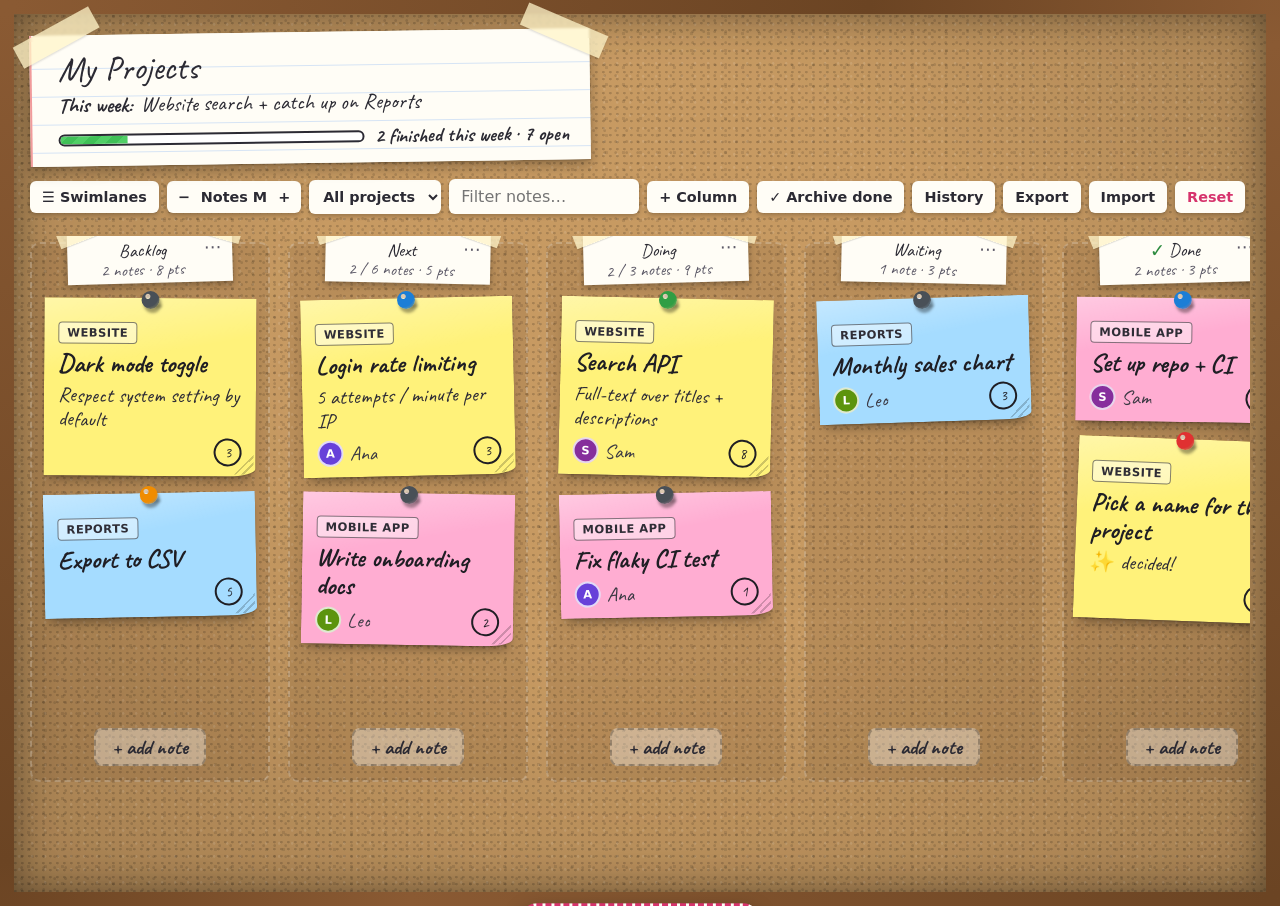
==== commit 77e33c03: "Project board: reorder columns - Drag a column by its paper label to move it left or right. A blue  " ====
--- a/scrum-board/index.html
+++ b/scrum-board/index.html
@@ -113,6 +113,15 @@
     <label>WIP limit <small>(0 = none)</small>
       <input id="c-wip" type="number" min="0" max="99" value="0">
     </label>
+    <label class="check">
+      <input id="c-done" type="checkbox">
+      <span>This is the <b>Done</b> column <small>(counts toward "finished this week" and Archive done)</small></span>
+    </label>
+    <div class="move-row" role="group" aria-label="Column position">
+      <button type="button" id="col-left" class="btn">◀ Move left</button>
+      <span id="col-pos" class="col-pos"></span>
+      <button type="button" id="col-right" class="btn">Move right ▶</button>
+    </div>
     <div class="dialog-actions">
       <button type="button" id="col-delete" class="btn btn-danger">Delete column</button>
       <span class="spacer"></span>
--- a/scrum-board/style.css
+++ b/scrum-board/style.css
@@ -261,6 +261,40 @@
 }
 .col-menu:hover, .col-menu:focus-visible { background: rgba(0,0,0,.08); color: var(--ink); }
 
+/* drag a column by its label */
+.col-label { cursor: grab; touch-action: pan-y; user-select: none; -webkit-user-select: none; }
+.col-label .col-menu { cursor: pointer; }
+.col-label.is-done .col-title::before { content: "✓ "; color: #2b8a3e; }
+.column.col-dragging, .lane-colhead.col-dragging { opacity: .45; }
+.col-ghost {
+  position: fixed;
+  z-index: 1000;
+  pointer-events: none;
+  transform: rotate(-3deg) scale(1.05) !important;
+  box-shadow: 0 14px 24px rgba(0,0,0,.4) !important;
+  left: 0;
+  top: 0;
+  min-width: 0 !important;
+}
+.col-drop-marker {
+  position: fixed;
+  z-index: 999;
+  width: 6px;
+  margin-left: -3px;
+  border-radius: 3px;
+  background: var(--accent);
+  box-shadow: 0 0 0 2px rgba(255,255,255,.7), 0 4px 10px rgba(0,0,0,.35);
+  pointer-events: none;
+}
+body.col-dragging-active, body.col-dragging-active * { cursor: grabbing !important; }
+
+/* column dialog extras */
+.paper-dialog label.check { display: flex; gap: 10px; align-items: flex-start; font-weight: 500; color: var(--ink); }
+.paper-dialog label.check input { width: auto; margin-top: 3px; }
+.move-row { display: flex; align-items: center; gap: 8px; }
+.move-row .col-pos { flex: 1; text-align: center; font: 600 .85rem var(--ui); color: var(--ink-soft); }
+.move-row .btn:disabled { opacity: .4; cursor: default; transform: none; }
+
 .col-notes {
   flex: 1;
   display: flex;
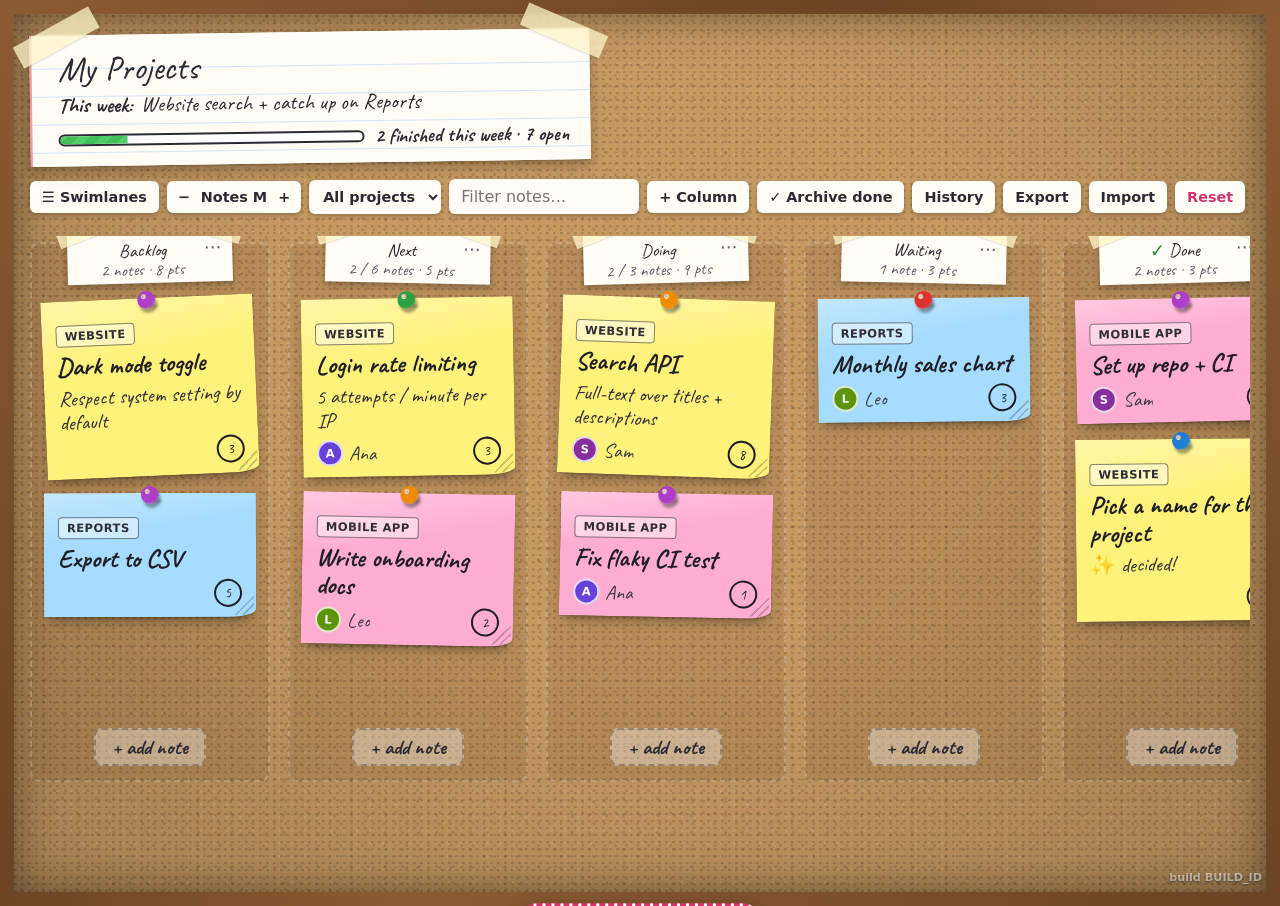
==== commit 9b698d19: "Project board: cache-bust its files and show the build id GitHub Pages lets browsers cache files for" ====
--- a/scrum-board/index.html
+++ b/scrum-board/index.html
@@ -9,7 +9,7 @@
 <link rel="preconnect" href="https://fonts.gstatic.com" crossorigin>
 <link href="https://fonts.googleapis.com/css2?family=Caveat:wght@500;700&family=Permanent+Marker&display=swap" rel="stylesheet">
 <link rel="icon" href="data:image/svg+xml,%3Csvg xmlns='http://www.w3.org/2000/svg' viewBox='0 0 64 64'%3E%3Crect x='8' y='10' width='48' height='46' rx='3' fill='%23ffe066' transform='rotate(-6 32 32)'/%3E%3Ccircle cx='32' cy='12' r='7' fill='%23e03131'/%3E%3C/svg%3E">
-<link rel="stylesheet" href="style.css">
+<link rel="stylesheet" href="style.css?v=dev">
 </head>
 <body>
 
@@ -143,11 +143,14 @@
   </form>
 </dialog>
 
+<!-- build id, filled in by the deploy workflow; tells you which version you are looking at -->
+<div class="build-id" title="Version of the board you are running">build BUILD_ID</div>
+
 <div id="toast" class="toast" role="status" hidden>
   <span id="toast-text"></span>
   <button id="toast-undo" class="btn btn-small">Undo</button>
 </div>
 
-<script src="app.js"></script>
+<script src="app.js?v=dev"></script>
 </body>
 </html>
--- a/scrum-board/style.css
+++ b/scrum-board/style.css
@@ -818,6 +818,19 @@
   .history-item .h-actions { width: 100%; justify-content: flex-end; }
 }
 
+/* ---------- build id ---------- */
+
+.build-id {
+  position: fixed;
+  right: 18px;
+  bottom: 16px;
+  font: 600 .7rem var(--ui);
+  color: rgba(255,255,255,.55);
+  text-shadow: 0 1px 2px rgba(0,0,0,.5);
+  pointer-events: none;
+  z-index: 1;
+}
+
 /* ---------- toast ---------- */
 
 .toast {
